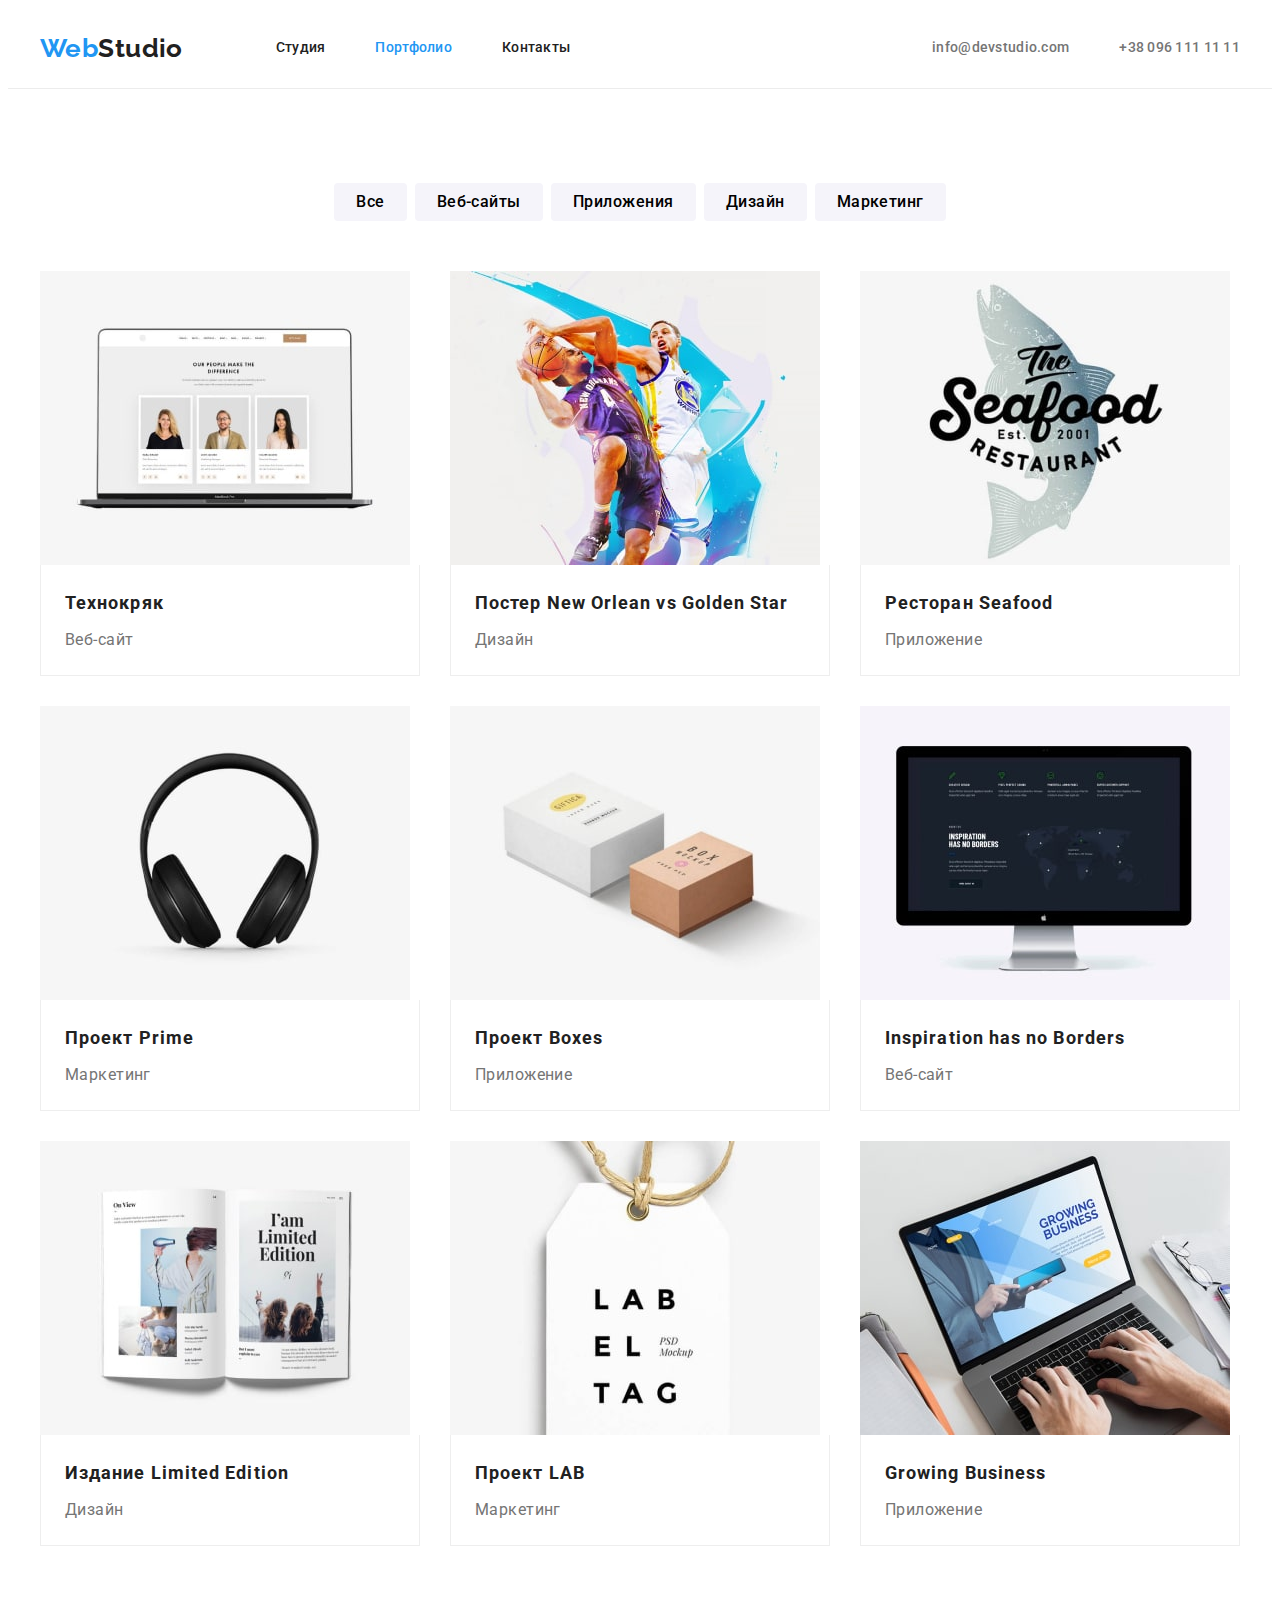
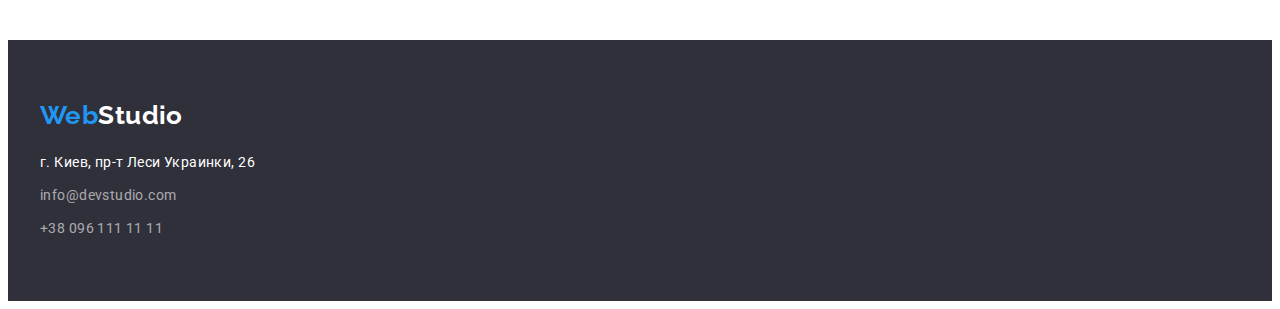
==== portfolio.html @ 78c98b1f "Create portfolio.html" ====
<!DOCTYPE html>
<html lang="ru">
  <head>
    <meta charset="UTF-8" />
    <meta http-equiv="X-UA-Compatible" content="IE=edge" />
    <meta name="viewport" content="width=device-width, initial-scale=1.0" />
    <link rel="preconnect" href="https://fonts.googleapis.com" />
    <link rel="preconnect" href="https://fonts.googleapis.com" />
    <link rel="preconnect" href="https://fonts.gstatic.com" crossorigin />
    <link rel="shortcut icon" href="#" />
    <link
      href="https://fonts.googleapis.com/css2?family=Raleway:wght@700&family=Roboto:wght@400;500;700;900&display=swap"
      rel="stylesheet"
    />
    <link
      rel="stylesheet"
      href="https://cdnjs.cloudflare.com/ajax/libs/modern-normalize/1.1.0/modern-normalize.min.css"
      integrity="sha512-wpPYUAdjBVSE4KJnH1VR1HeZfpl1ub8YT/NKx4PuQ5NmX2tKuGu6U/JRp5y+Y8XG2tV+wKQpNHVUX03MfMFn9Q=="
      crossorigin="anonymous"
      referrerpolicy="no-referrer"
    />
    <link rel="stylesheet" href="./css/styles.css" />
    <title>Портфолио</title>
  </head>
  <body>
    <!--Page header-->
    <header class="header">
      <div class="container main-nav">
        <nav class="main-nav">
          <a href="./index.html" class="link logo-header"><span class="sign">Web</span>Studio</a>
          <ul class="list site-nav">
            <li class="item-nav"><a href="./index.html" class="link">Студия</a></li>
            <li class="item-nav"><a href="./portfolio.html" class="link current">Портфолио</a></li>
            <li class="item-nav"><a href="./index.html" class="link">Контакты</a></li>
          </ul>
        </nav>
        <ul class="list contacts-nav">
          <li class="item-contacts">
            <a href="mailto:info@devstudio.com" class="link">info@devstudio.com</a>
          </li>
          <li class="item-contacts">
            <a href="tel:+380961111111" class="link">+38 096 111 11 11</a>
          </li>
        </ul>
      </div>
    </header>
    <!--Portfolio-->
    <main>
      <section class="portfolio">
        <div class="container">
          <h1 class="visually-hidden">Галерея</h1>
          <ul class="list bottons-list">
            <li class="item-bottons"><button type="button" class="filter current">Все</button></li>
            <li class="item-bottons"><button type="button" class="filter">Веб-сайты</button></li>
            <li class="item-bottons"><button type="button" class="filter">Приложения</button></li>
            <li class="item-bottons"><button type="button" class="filter">Дизайн</button></li>
            <li class="item-bottons"><button type="button" class="filter">Маркетинг</button></li>
          </ul>
          <ul class="list gallery card-set">
            <li class="item-card">
              <img
                src="./images/team.jpg"
                alt="Фото и контакты специалистов"
                width="370"
                height="294"
                class="card"
              />
              <div class="data-gallery">
                <h2 class="title-gallery">Технокряк</h2>
                <p class="text-gallery">Веб-сайт</p>
              </div>
            </li>
            <li class="item-card">
              <img
                src="./images/sport.jpg"
                alt="Два баскетболиста с мячом"
                width="370"
                height="294"
                class="card"
              />
              <div class="data-gallery">
                <h2 class="title-gallery">Постер New Orlean vs Golden Star</h2>
                <p class="text-gallery">Дизайн</p>
              </div>
            </li>
            <li class="item-card">
              <img
                src="./images/seafood.jpg"
                alt="Логотип рестрана морской еды"
                width="370"
                height="294"
                class="card"
              />
              <div class="data-gallery">
                <h2 class="title-gallery">Ресторан Seafood</h2>
                <p class="text-gallery">Приложение</p>
              </div>
            </li>
            <li class="item-card">
              <img
                src="./images/headphone.jpg"
                alt="Наушники"
                width="370"
                height="294"
                class="card"
              />
              <div class="data-gallery">
                <h2 class="title-gallery">Проект Prime</h2>
                <p class="text-gallery">Маркетинг</p>
              </div>
            </li>
            <li class="item-card">
              <img
                src="./images/boxes.jpg"
                alt="Две коробки"
                width="370"
                height="294"
                class="card"
              />
              <div class="data-gallery">
                <h2 class="title-gallery">Проект Boxes</h2>
                <p class="text-gallery">Приложение</p>
              </div>
            </li>
            <li class="item-card">
              <img
                src="./images/monitorpc.jpg"
                alt="Монитор PC"
                width="370"
                height="294"
                class="card"
              />
              <div class="data-gallery">
                <h2 class="title-gallery">Inspiration has no Borders</h2>
                <p class="text-gallery">Веб-сайт</p>
              </div>
            </li>
            <li class="item-card">
              <img src="./images/magazine.jpg" alt="Журнал" width="370" height="294" class="card" />
              <div class="data-gallery">
                <h2 class="title-gallery">Издание Limited Edition</h2>
                <p class="text-gallery">Дизайн</p>
              </div>
            </li>
            <li class="item-card">
              <img src="./images/lable.jpg" alt="Этикетка" width="370" height="294" class="card" />
              <div class="data-gallery">
                <h2 class="title-gallery">Проект LAB</h2>
                <p class="text-gallery">Маркетинг</p>
              </div>
            </li>
            <li class="item-card">
              <img
                src="./images/typeonlaptop.jpg"
                alt="Печать на ноутбуке"
                width="370"
                height="294"
                class="card"
              />
              <div class="data-gallery">
                <h2 class="title-gallery">Growing Business</h2>
                <p class="text-gallery">Приложение</p>
              </div>
            </li>
          </ul>
        </div>
      </section>
    </main>
    <footer class="footer">
      <div class="container">
        <a href="./index.html" class="link logo-footer"
          ><span class="sign">Web</span><span class="studio">Studio</span></a
        >
        <address>
          <ul class="list address">
            <li class="item-address">
              <a
                href="https://goo.gl/maps/n7KvUpTxi8NSxzfY6"
                target="_blank"
                rel="nofollow noreferrer noopener"
                class="link link-address"
                >г. Киев, пр-т Леси Украинки, 26</a
              >
            </li>
            <li class="item-mail">
              <a href="mailto:info@devstudio.com" class="link link-mail">info@devstudio.com</a>
            </li>
            <li class="item-tel">
              <a href="tel:+380961111111" class="link link-tel">+38 096 111 11 11</a>
            </li>
          </ul>
        </address>
      </div>
    </footer>
  </body>
</html>
---- css/styles.css ----
:root {
  --primary-text-color: #212121;
  --title-text-color: #212121;
  --accent-color: #2196f3;
  --primary-background-color: #ffffff;
  --text-color: #757575;
  --white-text-color: #ffffff;
  --filter-background-color: #f5f4fa;
  --card-set-gap: 30px;
  --hero-background-color: #2f303a;
}
body {
  background: var(--primary-background-color);
  color: var(--primary-text-color);
  font-family: Roboto, sans-serif;
  font-size: 14px;
  letter-spacing: 0.03em;
}
.visually-hidden {
  position: absolute;
  width: 1px;
  height: 1px;
  margin: -1px;
  border: 0;
  padding: 0;
  white-space: nowrap;
  clip-path: inset(100%);
  clip: rect(0 0 0 0);
  overflow: hidden;
}
.list {
  list-style: none;
  padding: 0;
  margin: 0;
}
.link {
  text-decoration: none;
  color: inherit;
}
h1,
h2,
h3,
h4,
h5,
h6,
p {
  margin-top: 0;
  margin-bottom: 0;
}
img {
  display: block;
  max-width: 100%;
  height: auto;
}
.address {
  font-style: normal;
}
.container {
  width: 1200px;
  margin: 0 auto;
  padding-left: 15px;
  padding-right: 15px;
  /* border: 1px solid red; */
}
/*---------------Header for Studio and Portfolio*--------------------/
/* LINE */
.header {
  border-bottom: 1px solid #ececec;
}
.main-nav {
  display: flex;
  align-items: center;
}
.logo-header {
  font-weight: 700;
  font-family: Raleway, sans-serif;
  font-size: 26px;
  line-height: 1.19;
  color: var(--primary-text-color);
}
.logo-header .sign {
  color: var(--accent-color);
}
.site-nav {
  display: flex;
  margin-left: 93px;
}
.site-nav .item-nav + .item-nav {
  margin-left: 50px;
}
.site-nav .link {
  display: block;
  padding-top: 32px;
  padding-bottom: 32px;
}
.contacts-nav {
  display: flex;
  margin-left: auto;
}
.contacts-nav .item-contacts + .item-contacts {
  margin-left: 50px;
}
/* .site-nav .item:not(:last-child),
.contacts-nav .item:not(:last-child) {
  margin-right: 50px;
} */
.contacts-nav .link {
  padding-top: 32px;
  padding-bottom: 32px;
}
.contacts-nav .link {
  color: var(--text-color);
}
.contacts-nav .link.current {
  color: var(--title-text-color);
}
.contacts-nav .link:hover,
.contacts-nav .link:focus {
  color: var(--accent-color);
}
.site-nav,
.contacts-nav {
  font-weight: 500;
  line-height: 1.14;
  letter-spacing: 0.02em;
}
.site-nav .link:hover,
.site-nav .link:focus,
.site-nav .link.current {
  color: var(--accent-color);
}
/*----------------- Main index.html*-----------------/
/*------------Hero----------------------------- */
.hero {
  background: var(--hero-background-color);
  text-align: center;
  padding-top: 200px;
  padding-bottom: 200px;
}
.hero-title {
  max-width: 696px;
  margin: 0px auto 30px;

  font-weight: 900;
  font-size: 44px;
  line-height: 1.36;
  color: var(--white-text-color);
  letter-spacing: 0.06em;
  text-transform: uppercase;
}
.button-hero {
  border-radius: 4px;
  border: none;
  padding: 10px 32px;
  min-width: 200px;

  box-shadow: 0px 4px 4px rgba(0, 0, 0, 0.15);
  font-family: inherit;
  font-weight: 700;
  font-size: 16px;
  line-height: 1.88;
  letter-spacing: 0.06em;
  background-color: var(--accent-color);
  color: var(--white-text-color);
  cursor: pointer;
}
.button-hero:focus,
.button-hero:hover {
  background-color: #188ce8;
}
/*------------ Specifics---------------- */
.specifics {
  padding-top: 94px;
}
.section-title {
  margin-bottom: 50px;

  font-weight: 700;
  font-size: 36px;
  line-height: 1.17;
  text-align: center;
}
.specifics-list {
  display: flex;
}
.specifics-list .item-specifics {
  width: 270px;
}
.specifics-list .item-specifics + .item-specifics {
  margin-left: var(--card-set-gap);
}
.specifics-title {
  margin-bottom: 10px;

  font-weight: 700;
  font-size: 14px;
  line-height: 1.14;
  text-transform: uppercase;
}
.text {
  margin-bottom: 0;
  font-weight: 400;
  line-height: 1.71;
  color: var(--text-color);
}
/*------------ What we do -----------------------------*/
.work {
  padding-top: 94px;
  padding-bottom: 94px;
}
.image-work {
  display: flex;
}
.image-work .item-work + .item-work {
  margin-left: var(--card-set-gap);
}
/*------------------- Our team------------------------ */
.team {
  background-color: #f5f4fa;
  padding-top: 94px;
  padding-bottom: 94px;
}
.team-list {
  display: flex;
}
.team-list .item-team + .item-team {
  margin-left: var(--card-set-gap);
}
.item-team {
  background: #ffffff;
  box-shadow: 0px 1px 3px rgba(0, 0, 0, 0.12), 0px 1px 1px rgba(0, 0, 0, 0.14),
    0px 2px 1px rgba(0, 0, 0, 0.2);
  border-radius: 0px 0px 4px 4px;
}
.data-team {
  padding-top: 30px;
  padding-bottom: 30px;
}
.team-title {
  margin-bottom: 10px;

  font-weight: 500;
  font-size: 16px;
  line-height: 1.19;
  text-align: center;
}
.team-text {
  font-size: 16px;
  line-height: 1.19;
  text-align: center;
  color: var(--text-color);
}
/*----------------------- Main portfolio.html----------------*/
/*---- ----list buttons----------------------------*/
.bottons-list {
  display: flex;
  justify-content: center;
  margin-bottom: 50px;

  background-color: var(--primary-background-color);
}
.bottons-list .item-bottons + .item-bottons {
  margin-left: 8px;
}
.filter {
  padding: 6px 22px;
  border-radius: 4px;
  border: none;

  font-family: inherit;
  font-weight: 500;
  font-size: 16px;
  line-height: 1.63;
  text-align: center;
  letter-spacing: 0.03em;
  background-color: var(--filter-background-color);
  cursor: pointer;
}
.filter:focus,
.filter:hover {
  background-color: var(--accent-color);
  color: var(--white-text-color);
}
/* -------------------list pictures GALLERY---------------*/
.portfolio {
  padding-top: 94px;
  padding-bottom: 94px;
}
.card-set {
  display: flex;
  flex-wrap: wrap;
  margin-left: calc(-1 * var(--card-set-gap));
  margin-top: calc(-1 * var(--card-set-gap));
}
.card-set > .item-card {
  flex-basis: calc(100% / 3 - var(--card-set-gap));
  margin-left: var(--card-set-gap);
  margin-top: var(--card-set-gap);
}
.data-gallery {
  background-color: #ffffff;
  border: 1px solid #eeeeee;
  border-top: none;
  padding: 20px 24px 20px 24px;
}
.title-gallery {
  margin-bottom: 4px;

  font-weight: 700;
  font-size: 18px;
  line-height: 2;
  letter-spacing: 0.06em;
}
.text-gallery {
  margin-top: 0;
  font-weight: 400;
  font-size: 16px;
  line-height: 1.88;
  color: var(--text-color);
}
/*----------- Footer for Studio and Portfolio---------------*/
.footer {
  background-color: var(--hero-background-color);
  padding-top: 60px;
  padding-bottom: 60px;
}
.address {
  display: block;
}
.logo-footer {
  display: inline-block;
  margin-bottom: 20px;

  font-family: Raleway, sans-serif;
  font-weight: 700;
  font-size: 26px;
  line-height: 1.19;
}
.logo-footer:hover {
  color: var(--accent-color);
}
.logo-footer .sign {
  color: var(--accent-color);
}
.logo-footer .studio {
  color: var(--white-text-color);
}
.address {
  font-family: 'Roboto';
  font-weight: 400;
  line-height: 1.71;
}
.item-address {
  margin-bottom: 9px;
}
.item-mail {
  margin-bottom: 9px;
}
.link-address {
  color: var(--white-text-color);
}
.link-tel,
.link-mail {
  /* margin-bottom: 9px; */
  color: rgba(255, 255, 255, 0.6);
}
.address .link:hover,
.address .link:focus,
.address .link-address:hover,
.address .link-address:focus {
  color: var(--accent-color);
}
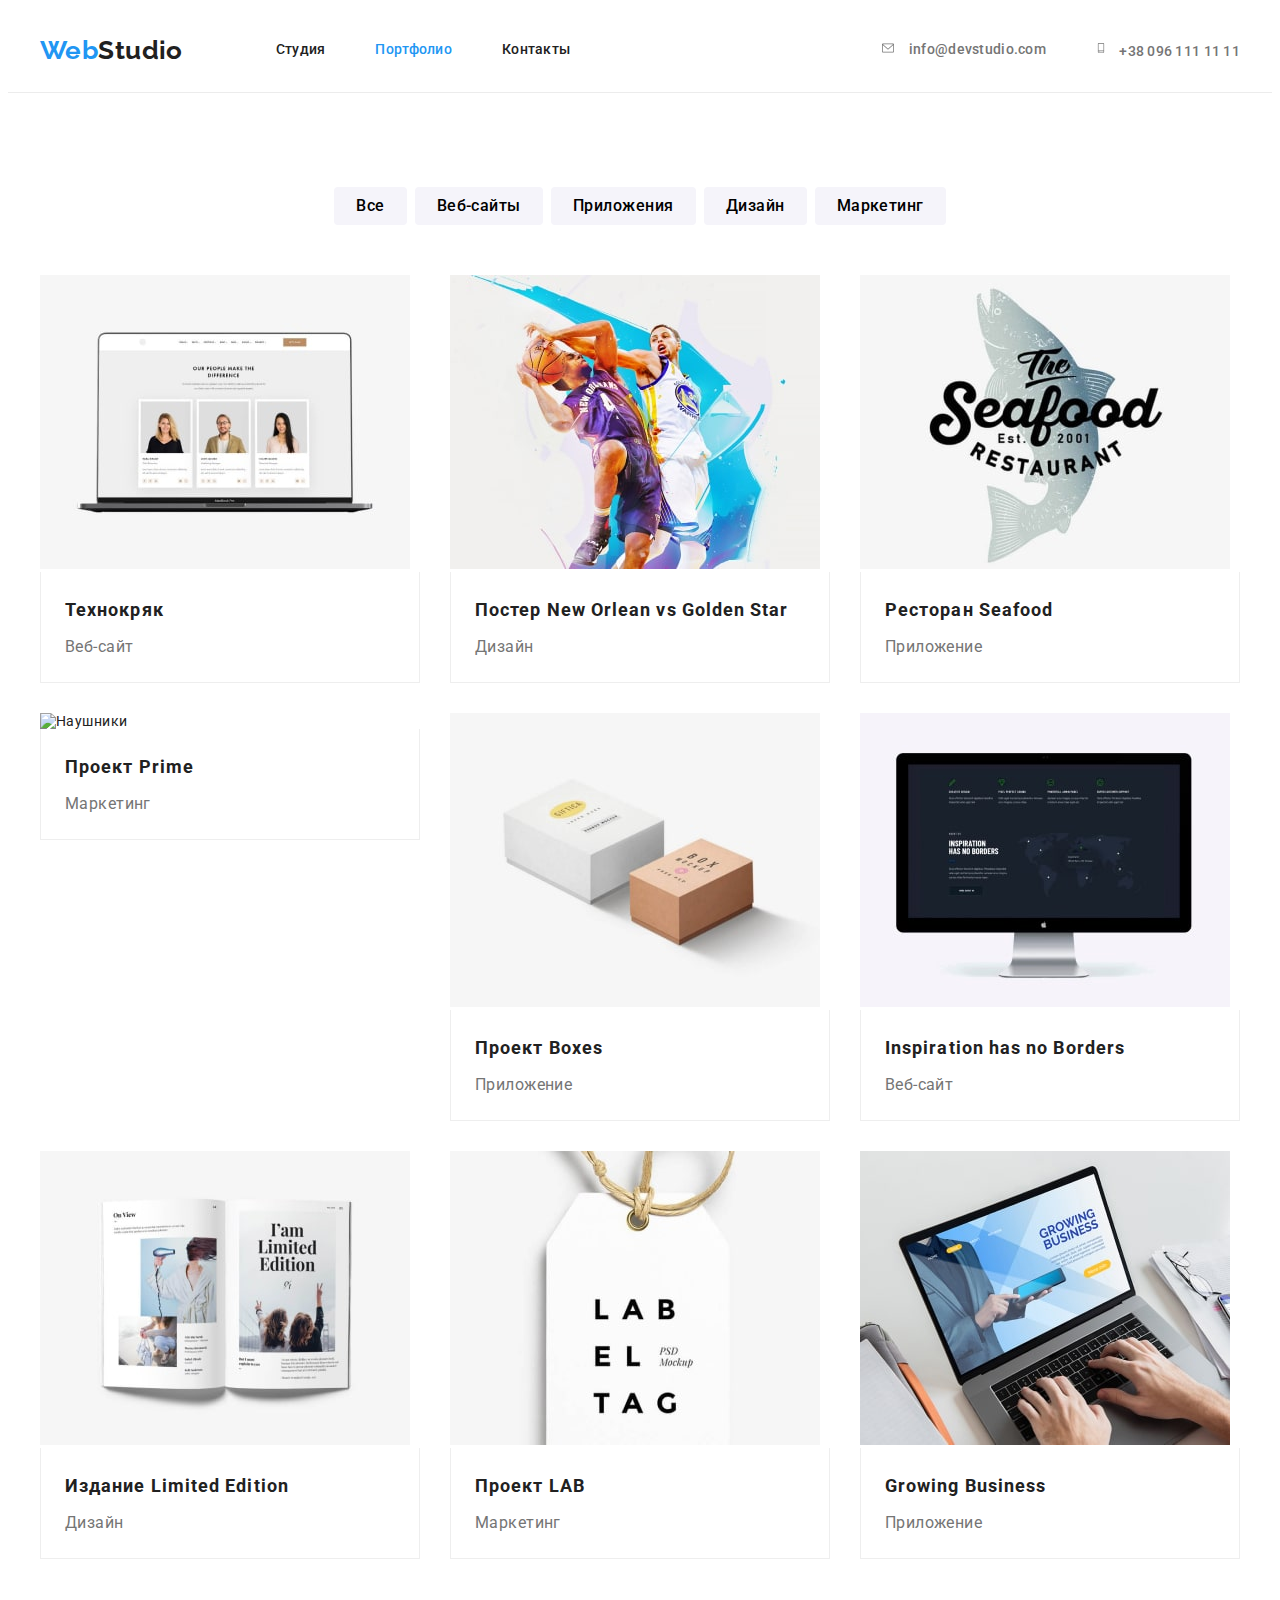
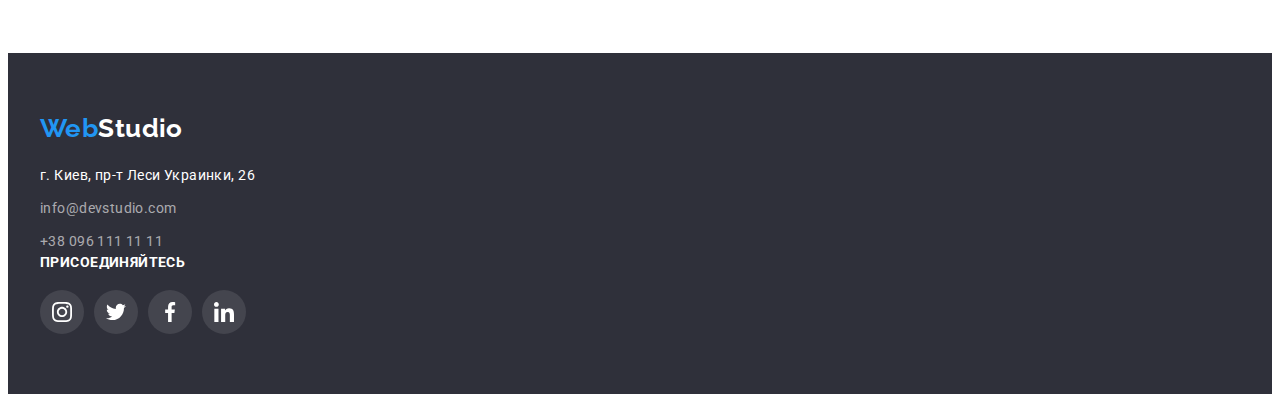
==== commit 7b8f7549: "Update portfolio.html" ====
--- a/portfolio.html
+++ b/portfolio.html
@@ -36,10 +36,20 @@
         </nav>
         <ul class="list contacts-nav">
           <li class="item-contacts">
-            <a href="mailto:info@devstudio.com" class="link">info@devstudio.com</a>
+            <a href="mailto:info@devstudio.com" class="link">
+              <svg class="icon-mail" width="16" height="12">
+                <use href="./images/icons.svg#icon-envelope"></use>
+              </svg>
+              info@devstudio.com
+            </a>
           </li>
           <li class="item-contacts">
-            <a href="tel:+380961111111" class="link">+38 096 111 11 11</a>
+            <a href="tel:+380961111111" class="link">
+              <svg class="icon-tel" width="10" height="16">
+                <use href="./images/icons.svg#icon-smartphone"></use>
+              </svg>
+              +38 096 111 11 11
+            </a>
           </li>
         </ul>
       </div>
@@ -190,6 +200,39 @@
             </li>
           </ul>
         </address>
+        <div class="join-soc-networks">
+          <h2 class="soc-title">присоединяйтесь</h2>
+          <ul class="soc-list list">
+            <li class="join-soc-item">
+              <a href="" class="join-soc-link link">
+                <svg class="team-soc-icon" width="20" height="20">
+                  <use href="./images/icons.svg#icon-instagram"></use>
+                </svg>
+              </a>
+            </li>
+            <li class="join-soc-item">
+              <a href="" class="join-soc-link link">
+                <svg class="team-soc-icon" width="20" height="20">
+                  <use href="./images/icons.svg#icon-twitter"></use>
+                </svg>
+              </a>
+            </li>
+            <li class="join-soc-item">
+              <a href="" class="join-soc-link link">
+                <svg class="team-soc-icon" width="20" height="20">
+                  <use href="./images/icons.svg#icon-facebook"></use>
+                </svg>
+              </a>
+            </li>
+            <li class="join-soc-item">
+              <a href="" class="join-soc-link link">
+                <svg class="team-soc-icon" width="20" height="20">
+                  <use href="./images/icons.svg#icon-linkedin"></use>
+                </svg>
+              </a>
+            </li>
+          </ul>
+        </div>
       </div>
     </footer>
   </body>
--- a/css/styles.css
+++ b/css/styles.css
@@ -47,7 +47,7 @@
   margin-top: 0;
   margin-bottom: 0;
 }
-img {
+.img {
   display: block;
   max-width: 100%;
   height: auto;
@@ -67,10 +67,12 @@
 .header {
   border-bottom: 1px solid #ececec;
 }
+
 .main-nav {
   display: flex;
   align-items: center;
 }
+
 .logo-header {
   font-weight: 700;
   font-family: Raleway, sans-serif;
@@ -78,6 +80,7 @@
   line-height: 1.19;
   color: var(--primary-text-color);
 }
+
 .logo-header .sign {
   color: var(--accent-color);
 }
@@ -85,21 +88,26 @@
   display: flex;
   margin-left: 93px;
 }
+
 .site-nav .item-nav + .item-nav {
   margin-left: 50px;
 }
+
 .site-nav .link {
   display: block;
   padding-top: 32px;
   padding-bottom: 32px;
 }
+
 .contacts-nav {
   display: flex;
   margin-left: auto;
 }
+
 .contacts-nav .item-contacts + .item-contacts {
   margin-left: 50px;
 }
+
 /* .site-nav .item:not(:last-child),
 .contacts-nav .item:not(:last-child) {
   margin-right: 50px;
@@ -107,10 +115,9 @@
 .contacts-nav .link {
   padding-top: 32px;
   padding-bottom: 32px;
-}
-.contacts-nav .link {
   color: var(--text-color);
 }
+
 .contacts-nav .link.current {
   color: var(--title-text-color);
 }
@@ -129,14 +136,49 @@
 .site-nav .link.current {
   color: var(--accent-color);
 }
+
+.item-contacts {
+  display: flex;
+  align-items: center;
+  justify-content: center;
+}
+.icon-mail {
+  margin-right: 10px;
+  fill: currentColor;
+}
+.icon-mail:hover,
+.icon-mail:focus {
+  fill: var(--accent-color);
+}
+
+.icon-tel {
+  margin-right: 10px;
+  fill: currentColor;
+}
+.icon-tel:hover,
+.icon-tel:focus {
+  fill: var(--accent-color);
+}
+
 /*----------------- Main index.html*-----------------/
 /*------------Hero----------------------------- */
 .hero {
-  background: var(--hero-background-color);
-  text-align: center;
   padding-top: 200px;
   padding-bottom: 200px;
-}
+  max-width: 1600px;
+  height: 600px;
+  margin-left: auto;
+  margin-right: auto;
+
+  background-color: var(--hero-background-color);
+  text-align: center;
+
+  background-image: linear-gradient(rgba(47, 48, 58, 0.4), rgba(47, 48, 58, 0.4)),
+    url(../images/img-hero.jpg);
+  background-position: center;
+  background-size: cover;
+}
+
 .hero-title {
   max-width: 696px;
   margin: 0px auto 30px;
@@ -168,7 +210,7 @@
 .button-hero:hover {
   background-color: #188ce8;
 }
-/*------------ Specifics---------------- */
+/*------------------------------ Specifics---------------- */
 .specifics {
   padding-top: 94px;
 }
@@ -189,6 +231,44 @@
 .specifics-list .item-specifics + .item-specifics {
   margin-left: var(--card-set-gap);
 }
+
+.item-specifics::before {
+  content: '';
+  height: 120px;
+  display: block;
+  background-color: #f5f4fa;
+  border-radius: 4px;
+  margin-bottom: 30px;
+}
+.icon-antenna::before {
+  background-image: url(../images/icon-antenna.svg);
+  content: '';
+  background-repeat: no-repeat;
+  background-position: center;
+  background-size: content;
+}
+.icon-clock::before {
+  background-image: url(../images/icon-clock.svg);
+  content: '';
+  background-repeat: no-repeat;
+  background-position: center;
+  background-size: content;
+}
+.icon-diagram::before {
+  background-image: url(../images/icon-diagram.svg);
+  content: '';
+  background-repeat: no-repeat;
+  background-position: center;
+  background-size: content;
+}
+.icon-astronaut::before {
+  background-image: url(../images/icon-astronaut.svg);
+  content: '';
+  background-repeat: no-repeat;
+  background-position: center;
+  background-size: content;
+}
+
 .specifics-title {
   margin-bottom: 10px;
 
@@ -220,22 +300,27 @@
   padding-top: 94px;
   padding-bottom: 94px;
 }
+
 .team-list {
   display: flex;
 }
+
 .team-list .item-team + .item-team {
   margin-left: var(--card-set-gap);
 }
+
 .item-team {
   background: #ffffff;
   box-shadow: 0px 1px 3px rgba(0, 0, 0, 0.12), 0px 1px 1px rgba(0, 0, 0, 0.14),
     0px 2px 1px rgba(0, 0, 0, 0.2);
   border-radius: 0px 0px 4px 4px;
 }
+
 .data-team {
   padding-top: 30px;
   padding-bottom: 30px;
 }
+
 .team-title {
   margin-bottom: 10px;
 
@@ -244,14 +329,97 @@
   line-height: 1.19;
   text-align: center;
 }
+
 .team-text {
+  margin-bottom: 16px;
+
   font-size: 16px;
   line-height: 1.19;
   text-align: center;
   color: var(--text-color);
 }
-/*----------------------- Main portfolio.html----------------*/
-/*---- ----list buttons----------------------------*/
+
+.team-soc-list {
+  display: flex;
+  justify-content: center;
+}
+.team-soc-item {
+  width: 44px;
+  height: 44px;
+  margin-right: 10px;
+}
+
+.team-soc-item:last-child {
+  margin-right: 0;
+}
+
+.team-soc-link {
+  display: flex;
+  align-items: center;
+  justify-content: center;
+  width: 100%;
+  height: 100%;
+  background-color: var(--primary-background-color);
+  border-radius: 50%;
+  color: var(--text-color);
+}
+.team-soc-link:hover,
+.team-soc-link:focus {
+  background-color: var(--accent-color);
+  color: var(--white-text-color);
+}
+
+.team-soc-icon {
+  fill: currentColor;
+}
+/* .team-soc-link:hover .team-soc-icon,
+.team-soc-link:focus .team-soc-icon {
+  fill: var(--white-text-color);
+} */
+
+/*------------------------------Regular Customers----------------------*/
+
+.customers {
+  padding-top: 94px;
+  padding-bottom: 94px;
+}
+.customers-icon-list {
+  display: flex;
+}
+.customers-icon-list .item-customers + .item-customers {
+  margin-left: var(--card-set-gap);
+}
+.item-customers {
+  display: inherit;
+  align-items: center;
+  justify-content: center;
+  width: 170px;
+  height: 92px;
+  border: 1px solid #afb1b8;
+  border-radius: 4px;
+}
+.item-customers-link {
+  display: flex;
+  align-items: center;
+  justify-content: center;
+  width: 100%;
+  height: 100%;
+}
+.company-icon {
+  width: 100%;
+  height: 100%;
+  padding: 16px 32px;
+  fill: var(--text-color);
+}
+.company-icon:hover,
+.company-icon:hover {
+  fill: var(--accent-color);
+  border: 1px solid #2196f3;
+  border-radius: 4px;
+}
+
+/*------------------------- Main portfolio.html----------------*/
+/*-----------list buttons----------------------------*/
 .bottons-list {
   display: flex;
   justify-content: center;
@@ -280,6 +448,8 @@
 .filter:hover {
   background-color: var(--accent-color);
   color: var(--white-text-color);
+  box-shadow: 0px 3px 1px rgba(0, 0, 0, 0.1), 0px 1px 2px rgba(0, 0, 0, 0.08),
+    0px 2px 2px rgba(0, 0, 0, 0.12);
 }
 /* -------------------list pictures GALLERY---------------*/
 .portfolio {
@@ -297,6 +467,15 @@
   margin-left: var(--card-set-gap);
   margin-top: var(--card-set-gap);
 }
+
+.item-card:hover,
+.item-card:focus {
+  box-shadow: 0px 1px 1px rgba(0, 0, 0, 0.12), 0px 4px 4px rgba(0, 0, 0, 0.06),
+    1px 4px 6px rgba(0, 0, 0, 0.16);
+  box-shadow: 0px 1px 1px rgba(0, 0, 0, 0.12), 0px 4px 4px rgba(0, 0, 0, 0.06),
+    1px 4px 6px rgba(0, 0, 0, 0.16);
+}
+
 .data-gallery {
   background-color: #ffffff;
   border: 1px solid #eeeeee;
@@ -324,6 +503,7 @@
   padding-top: 60px;
   padding-bottom: 60px;
 }
+
 .address {
   display: block;
 }
@@ -370,3 +550,56 @@
 .address .link-address:focus {
   color: var(--accent-color);
 }
+
+.join-soc-networks{
+  display: block
+  margin-left: 70px;
+  
+}
+
+.soc-title {
+  display: inline-block;
+  margin-bottom: 20px;
+  font-family: 'Roboto';
+  font-weight: 700;
+  font-size: 14px;
+  line-height: calc(16 / 14);
+  letter-spacing: 0.03em;
+  text-transform: uppercase;
+  color: var(--white-text-color);
+}
+
+.soc-list {
+  display: flex;
+  margin: auto;
+}
+
+.join-soc-item {
+  width: 44px;
+  height: 44px;
+  margin-right: 10px;
+}
+
+.join-soc-item:last-child {
+  margin-right: 0;
+}
+
+.join-soc-link {
+  display: flex;
+  align-items: center;
+  justify-content: center;
+  width: 100%;
+  height: 100%;
+  background-color: rgba(255, 255, 255, 0.1);
+  border-radius: 50%;
+  color: var(--white-text-color);
+}
+
+.join-soc-link:hover,
+.tjoin-soc-link:focus {
+  background-color: var(--accent-color);
+  color: var(--white-text-color);
+}
+
+.team-soc-icon {
+  fill: currentColor;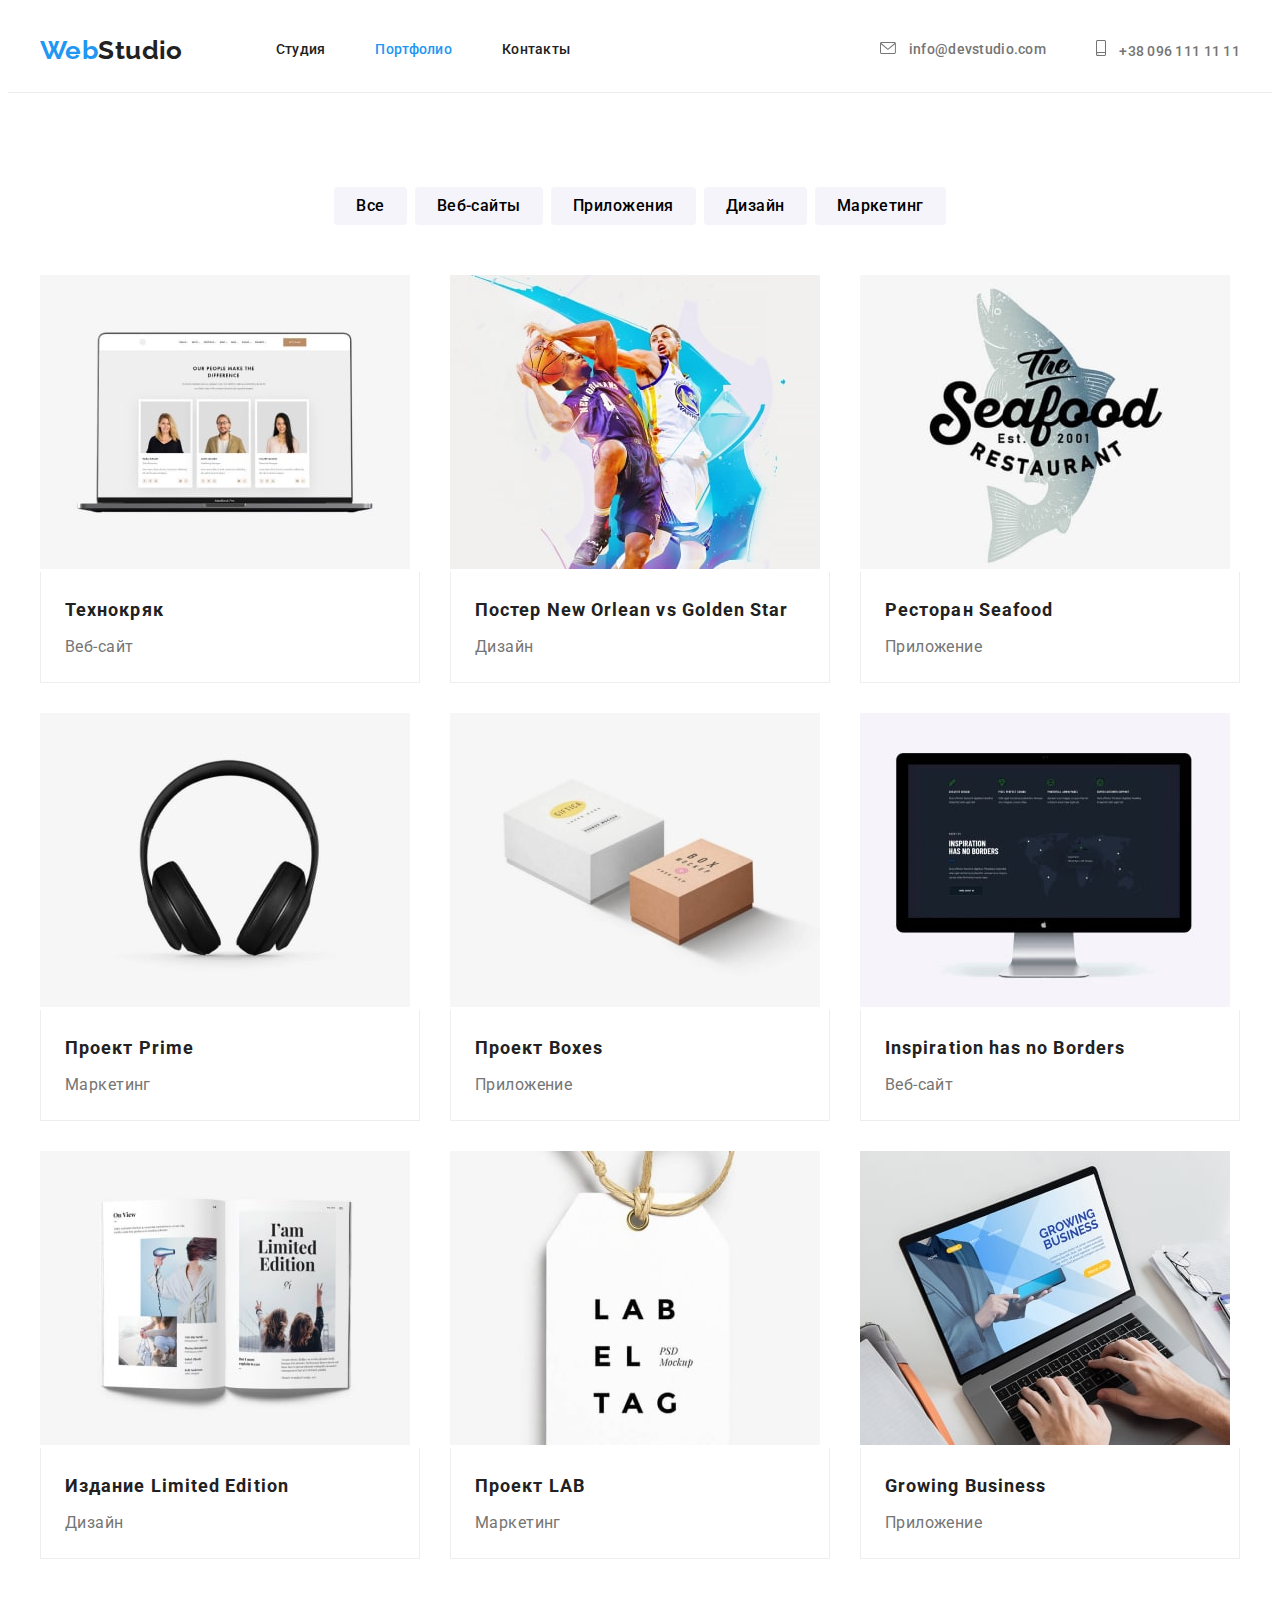
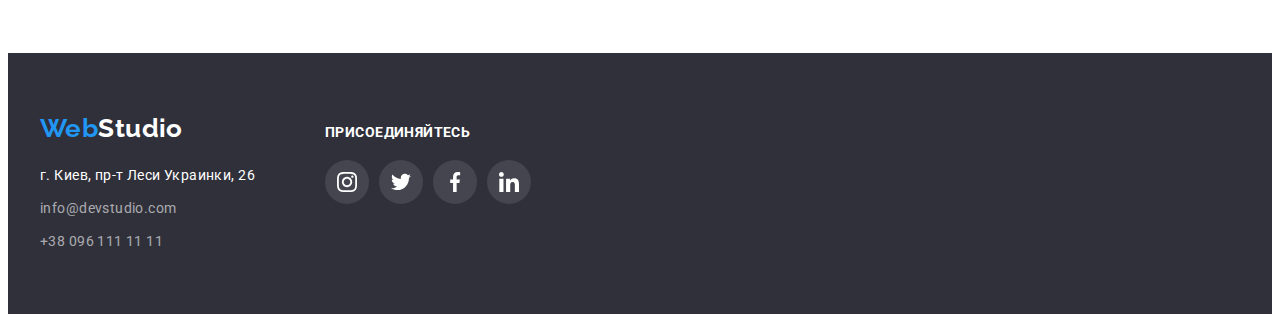
==== commit ffa5d46d: "Update portfolio.html" ====
--- a/portfolio.html
+++ b/portfolio.html
@@ -68,138 +68,171 @@
           </ul>
           <ul class="list gallery card-set">
             <li class="item-card">
-              <img
-                src="./images/team.jpg"
-                alt="Фото и контакты специалистов"
-                width="370"
-                height="294"
-                class="card"
-              />
-              <div class="data-gallery">
-                <h2 class="title-gallery">Технокряк</h2>
-                <p class="text-gallery">Веб-сайт</p>
-              </div>
-            </li>
-            <li class="item-card">
-              <img
-                src="./images/sport.jpg"
-                alt="Два баскетболиста с мячом"
-                width="370"
-                height="294"
-                class="card"
-              />
-              <div class="data-gallery">
-                <h2 class="title-gallery">Постер New Orlean vs Golden Star</h2>
-                <p class="text-gallery">Дизайн</p>
-              </div>
-            </li>
-            <li class="item-card">
-              <img
-                src="./images/seafood.jpg"
-                alt="Логотип рестрана морской еды"
-                width="370"
-                height="294"
-                class="card"
-              />
-              <div class="data-gallery">
-                <h2 class="title-gallery">Ресторан Seafood</h2>
-                <p class="text-gallery">Приложение</p>
-              </div>
-            </li>
-            <li class="item-card">
-              <img
-                src="./images/headphone.jpg"
-                alt="Наушники"
-                width="370"
-                height="294"
-                class="card"
-              />
-              <div class="data-gallery">
-                <h2 class="title-gallery">Проект Prime</h2>
-                <p class="text-gallery">Маркетинг</p>
-              </div>
-            </li>
-            <li class="item-card">
-              <img
-                src="./images/boxes.jpg"
-                alt="Две коробки"
-                width="370"
-                height="294"
-                class="card"
-              />
-              <div class="data-gallery">
-                <h2 class="title-gallery">Проект Boxes</h2>
-                <p class="text-gallery">Приложение</p>
-              </div>
-            </li>
-            <li class="item-card">
-              <img
-                src="./images/monitorpc.jpg"
-                alt="Монитор PC"
-                width="370"
-                height="294"
-                class="card"
-              />
-              <div class="data-gallery">
-                <h2 class="title-gallery">Inspiration has no Borders</h2>
-                <p class="text-gallery">Веб-сайт</p>
-              </div>
-            </li>
-            <li class="item-card">
-              <img src="./images/magazine.jpg" alt="Журнал" width="370" height="294" class="card" />
-              <div class="data-gallery">
-                <h2 class="title-gallery">Издание Limited Edition</h2>
-                <p class="text-gallery">Дизайн</p>
-              </div>
-            </li>
-            <li class="item-card">
-              <img src="./images/lable.jpg" alt="Этикетка" width="370" height="294" class="card" />
-              <div class="data-gallery">
-                <h2 class="title-gallery">Проект LAB</h2>
-                <p class="text-gallery">Маркетинг</p>
-              </div>
-            </li>
-            <li class="item-card">
-              <img
-                src="./images/typeonlaptop.jpg"
-                alt="Печать на ноутбуке"
-                width="370"
-                height="294"
-                class="card"
-              />
-              <div class="data-gallery">
-                <h2 class="title-gallery">Growing Business</h2>
-                <p class="text-gallery">Приложение</p>
-              </div>
+              <a href="" class="portfolio-card-link link">
+                <img
+                  src="./images/team.jpg"
+                  alt="Фото и контакты специалистов"
+                  width="370"
+                  height="294"
+                  class="card"
+                />
+                <div class="data-gallery">
+                  <h2 class="title-gallery">Технокряк</h2>
+                  <p class="text-gallery">Веб-сайт</p>
+                </div>
+              </a>
+            </li>
+            <li class="item-card">
+              <a href="" class="portfolio-card-link link">
+                <img
+                  src="./images/sport.jpg"
+                  alt="Два баскетболиста с мячом"
+                  width="370"
+                  height="294"
+                  class="card"
+                />
+                <div class="data-gallery">
+                  <h2 class="title-gallery">Постер New Orlean vs Golden Star</h2>
+                  <p class="text-gallery">Дизайн</p>
+                </div>
+              </a>
+            </li>
+            <li class="item-card">
+              <a href="" class="portfolio-card-link link">
+                <img
+                  src="./images/seafood.jpg"
+                  alt="Логотип рестрана морской еды"
+                  width="370"
+                  height="294"
+                  class="card"
+                />
+                <div class="data-gallery">
+                  <h2 class="title-gallery">Ресторан Seafood</h2>
+                  <p class="text-gallery">Приложение</p>
+                </div>
+              </a>
+            </li>
+            <li class="item-card">
+              <a href="" class="portfolio-card-link link">
+                <img
+                  src="./images/headphone.jpg"
+                  alt="Наушники"
+                  width="370"
+                  height="294"
+                  class="card"
+                />
+                <div class="data-gallery">
+                  <h2 class="title-gallery">Проект Prime</h2>
+                  <p class="text-gallery">Маркетинг</p>
+                </div>
+              </a>
+            </li>
+            <li class="item-card">
+              <a href="" class="portfolio-card-link link">
+                <img
+                  src="./images/boxes.jpg"
+                  alt="Две коробки"
+                  width="370"
+                  height="294"
+                  class="card"
+                />
+                <div class="data-gallery">
+                  <h2 class="title-gallery">Проект Boxes</h2>
+                  <p class="text-gallery">Приложение</p>
+                </div>
+              </a>
+            </li>
+            <li class="item-card">
+              <a href="" class="portfolio-card-link link">
+                <img
+                  src="./images/monitorpc.jpg"
+                  alt="Монитор PC"
+                  width="370"
+                  height="294"
+                  class="card"
+                />
+                <div class="data-gallery">
+                  <h2 class="title-gallery">Inspiration has no Borders</h2>
+                  <p class="text-gallery">Веб-сайт</p>
+                </div>
+              </a>
+            </li>
+            <li class="item-card">
+              <a href="" class="portfolio-card-link link">
+                <img
+                  src="./images/magazine.jpg"
+                  alt="Журнал"
+                  width="370"
+                  height="294"
+                  class="card"
+                />
+                <div class="data-gallery">
+                  <h2 class="title-gallery">Издание Limited Edition</h2>
+                  <p class="text-gallery">Дизайн</p>
+                </div>
+              </a>
+            </li>
+            <li class="item-card">
+              <a href="" class="portfolio-card-link link">
+                <img
+                  src="./images/lable.jpg"
+                  alt="Этикетка"
+                  width="370"
+                  height="294"
+                  class="card"
+                />
+                <div class="data-gallery">
+                  <h2 class="title-gallery">Проект LAB</h2>
+                  <p class="text-gallery">Маркетинг</p>
+                </div>
+              </a>
+            </li>
+            <li class="item-card">
+              <a href="" class="portfolio-card-link link">
+                <img
+                  src="./images/typeonlaptop.jpg"
+                  alt="Печать на ноутбуке"
+                  width="370"
+                  height="294"
+                  class="card"
+                />
+                <div class="data-gallery">
+                  <h2 class="title-gallery">Growing Business</h2>
+                  <p class="text-gallery">Приложение</p>
+                </div>
+              </a>
             </li>
           </ul>
         </div>
       </section>
     </main>
+    <!-- Page footer -->
     <footer class="footer">
       <div class="container">
-        <a href="./index.html" class="link logo-footer"
-          ><span class="sign">Web</span><span class="studio">Studio</span></a
-        >
-        <address>
-          <ul class="list address">
-            <li class="item-address">
-              <a
-                href="https://goo.gl/maps/n7KvUpTxi8NSxzfY6"
-                target="_blank"
-                rel="nofollow noreferrer noopener"
-                class="link link-address"
-                >г. Киев, пр-т Леси Украинки, 26</a
-              >
-            </li>
-            <li class="item-mail">
-              <a href="mailto:info@devstudio.com" class="link link-mail">info@devstudio.com</a>
-            </li>
-            <li class="item-tel">
-              <a href="tel:+380961111111" class="link link-tel">+38 096 111 11 11</a>
-            </li>
-          </ul>
-        </address>
+        <div class="footer-logo-address">
+          <a href="./index.html" class="link logo-footer"
+            ><span class="sign">Web</span><span class="studio">Studio</span></a
+          >
+          <address>
+            <ul class="list address">
+              <li class="item-address">
+                <a
+                  href="https://goo.gl/maps/n7KvUpTxi8NSxzfY6"
+                  target="_blank"
+                  rel="nofollow noreferrer noopener"
+                  class="link link-address"
+                  >г. Киев, пр-т Леси Украинки, 26</a
+                >
+              </li>
+              <li class="item-mail">
+                <a href="mailto:info@devstudio.com" class="link link-mail">info@devstudio.com</a>
+              </li>
+              <li class="item-tel">
+                <a href="tel:+380961111111" class="link link-tel">+38 096 111 11 11</a>
+              </li>
+            </ul>
+          </address>
+        </div>
         <div class="join-soc-networks">
           <h2 class="soc-title">присоединяйтесь</h2>
           <ul class="soc-list list">
@@ -226,7 +259,7 @@
             </li>
             <li class="join-soc-item">
               <a href="" class="join-soc-link link">
-                <svg class="team-soc-icon" width="20" height="20">
+                <svg class="join-soc-icon" width="20" height="20">
                   <use href="./images/icons.svg#icon-linkedin"></use>
                 </svg>
               </a>
--- a/css/styles.css
+++ b/css/styles.css
@@ -15,6 +15,40 @@
   font-family: Roboto, sans-serif;
   font-size: 14px;
   letter-spacing: 0.03em;
+}
+.list {
+  list-style: none;
+  padding: 0;
+  margin: 0;
+}
+.link {
+  text-decoration: none;
+  color: inherit;
+}
+h1,
+h2,
+h3,
+h4,
+h5,
+h6,
+p {
+  margin-top: 0;
+  margin-bottom: 0;
+}
+.img {
+  display: block;
+  max-width: 100%;
+  height: auto;
+}
+.address {
+  font-style: normal;
+}
+.container {
+  width: 1200px;
+  margin: 0 auto;
+  padding-left: 15px;
+  padding-right: 15px;
+  /* border: 1px solid red; */
 }
 .visually-hidden {
   position: absolute;
@@ -28,40 +62,7 @@
   clip: rect(0 0 0 0);
   overflow: hidden;
 }
-.list {
-  list-style: none;
-  padding: 0;
-  margin: 0;
-}
-.link {
-  text-decoration: none;
-  color: inherit;
-}
-h1,
-h2,
-h3,
-h4,
-h5,
-h6,
-p {
-  margin-top: 0;
-  margin-bottom: 0;
-}
-.img {
-  display: block;
-  max-width: 100%;
-  height: auto;
-}
-.address {
-  font-style: normal;
-}
-.container {
-  width: 1200px;
-  margin: 0 auto;
-  padding-left: 15px;
-  padding-right: 15px;
-  /* border: 1px solid red; */
-}
+
 /*---------------Header for Studio and Portfolio*--------------------/
 /* LINE */
 .header {
@@ -175,6 +176,7 @@
 
   background-image: linear-gradient(rgba(47, 48, 58, 0.4), rgba(47, 48, 58, 0.4)),
     url(../images/img-hero.jpg);
+  background-repeat: no-repeat;
   background-position: center;
   background-size: cover;
 }
@@ -361,7 +363,7 @@
   height: 100%;
   background-color: var(--primary-background-color);
   border-radius: 50%;
-  color: var(--text-color);
+  color: #afb1b8;
 }
 .team-soc-link:hover,
 .team-soc-link:focus {
@@ -389,35 +391,28 @@
 .customers-icon-list .item-customers + .item-customers {
   margin-left: var(--card-set-gap);
 }
-.item-customers {
-  display: inherit;
+
+.item-customers-link {
+  display: flex;
+  justify-content: center;
   align-items: center;
-  justify-content: center;
   width: 170px;
   height: 92px;
   border: 1px solid #afb1b8;
   border-radius: 4px;
 }
-.item-customers-link {
-  display: flex;
-  align-items: center;
-  justify-content: center;
-  width: 100%;
-  height: 100%;
+.item-customers-link:hover,
+.item-customers-link:focus {
+  border-color: #2196f3;
+  fill: var(--accent-color);
 }
 .company-icon {
-  width: 100%;
-  height: 100%;
-  padding: 16px 32px;
-  fill: var(--text-color);
+  fill: #afb1b8;
 }
 .company-icon:hover,
-.company-icon:hover {
+.company-icon:focus {
   fill: var(--accent-color);
-  border: 1px solid #2196f3;
-  border-radius: 4px;
-}
-
+}
 /*------------------------- Main portfolio.html----------------*/
 /*-----------list buttons----------------------------*/
 .bottons-list {
@@ -468,16 +463,17 @@
   margin-top: var(--card-set-gap);
 }
 
-.item-card:hover,
-.item-card:focus {
+.portfolio-card-link {
+  display: block;
+}
+
+.portfolio-card-link:hover,
+.portfolio-card-link:focus {
   box-shadow: 0px 1px 1px rgba(0, 0, 0, 0.12), 0px 4px 4px rgba(0, 0, 0, 0.06),
     1px 4px 6px rgba(0, 0, 0, 0.16);
-  box-shadow: 0px 1px 1px rgba(0, 0, 0, 0.12), 0px 4px 4px rgba(0, 0, 0, 0.06),
-    1px 4px 6px rgba(0, 0, 0, 0.16);
 }
 
 .data-gallery {
-  background-color: #ffffff;
   border: 1px solid #eeeeee;
   border-top: none;
   padding: 20px 24px 20px 24px;
@@ -550,11 +546,16 @@
 .address .link-address:focus {
   color: var(--accent-color);
 }
-
-.join-soc-networks{
-  display: block
-  margin-left: 70px;
-  
+.footer .container {
+  display: flex;
+  align-items: baseline;
+}
+
+.footer-logo-address {
+  margin-right: 70px;
+}
+.join-soc-networks {
+  display: block;
 }
 
 .soc-title {
@@ -571,7 +572,7 @@
 
 .soc-list {
   display: flex;
-  margin: auto;
+  margin: 0 auto;
 }
 
 .join-soc-item {
@@ -596,10 +597,11 @@
 }
 
 .join-soc-link:hover,
-.tjoin-soc-link:focus {
+.join-soc-link:focus {
   background-color: var(--accent-color);
   color: var(--white-text-color);
 }
 
-.team-soc-icon {
-  fill: currentColor;+.join-soc-icon {
+  fill: currentColor;
+}
